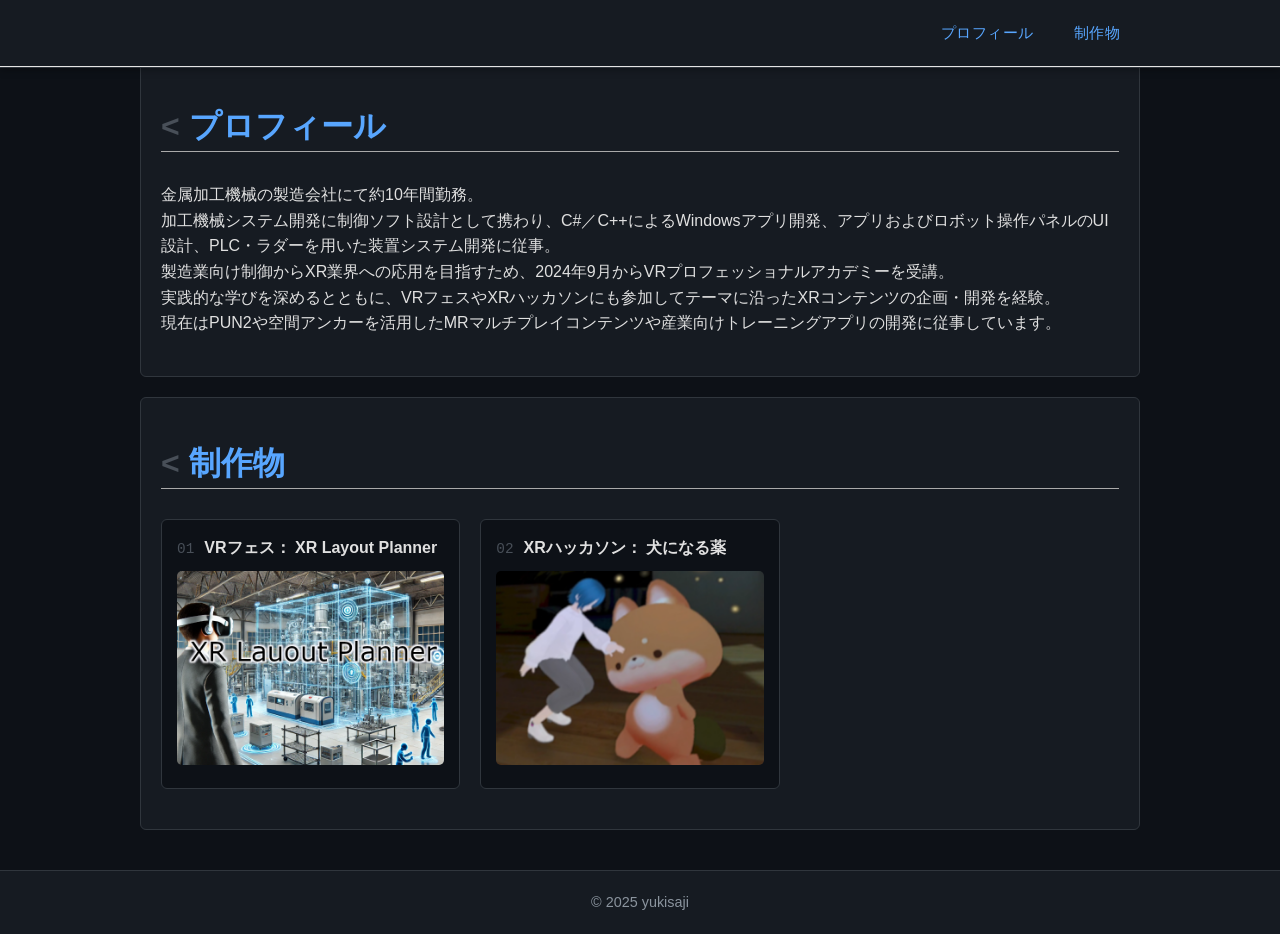
==== index.html @ f500e1c2 "サイトデザインをエンジニアのポートフォリオ風に変更" ====
<!DOCTYPE html>
<html lang="ja">
<head>
  <meta charset="UTF-8">
  <meta name="viewport" content="width=device-width, initial-scale=1.0">
  <title>ポートフォリオサイト</title>
  <link rel="stylesheet" href="styles/styles.css">
</head>
<body>
  <header>
    <nav>
      <ul>
        <li><a href="#about">プロフィール</a></li>
        <!-- <li><a href="#skills">スキル</a></li> -->
        <li><a href="#works">制作物</a></li>
        <!-- <li><a href="#contact">お問い合わせ</a></li> -->
      </ul>
    </nav>
    <hr class="header-line">
  </header>

  <section id="about">
    <h1>プロフィール</h1>
    <p>
      金属加工機械の製造会社にて約10年間勤務。<br>
      加工機械システム開発に制御ソフト設計として携わり、C#／C++によるWindowsアプリ開発、アプリおよびロボット操作パネルのUI設計、PLC・ラダーを用いた装置システム開発に従事。<br>
      製造業向け制御からXR業界への応用を目指すため、2024年9月からVRプロフェッショナルアカデミーを受講。<br>
      実践的な学びを深めるとともに、VRフェスやXRハッカソンにも参加してテーマに沿ったXRコンテンツの企画・開発を経験。<br>
      現在はPUN2や空間アンカーを活用したMRマルチプレイコンテンツや産業向けトレーニングアプリの開発に従事しています。
    </p>
  </section>

  <section id="works">
    <h1>制作物</h1>
    <div class="works-grid">
      <div class="work-item">
        <p class="work-title" data-line="01">VRフェス： XR Layout Planner</p>
        <div class="work-media">
          <img src="images/work-XRLayoutPlanner.png" alt="XRLayoutPlanner">
          <div class="video-container">
            <iframe
              src="https://www.youtube.com/embed/RkGyBcRSy1g"
              allow="accelerometer; autoplay; clipboard-write; encrypted-media; gyroscope; picture-in-picture"
              allowfullscreen>
            </iframe>
          </div>
        </div>
        <div class="work-detail">
          <p class="work-detail-heading">概要</p>
          <p>VRアカデミーのVRフェスで作成した、工場の機械レイアウトをMR上で検討する営業向けツールです。</p>
          <p class="work-detail-heading">特徴的な機能</p>
          <ul>
            <li>MR空間上に機械モデルを設置</li>
            <li>PUN2による複数Quest間のオブジェクト同期</li>
            <li>空間アンカーで各Quest間の位置合わせ</li>
            <li>他ヘッドセット位置にアバターを重ね合わせ表示</li>
            <li>ユーザー向け自動追従UIの実装</li>
            <li>VRoid Studioを用いた3Dアバター作成</li>
          </ul>
          <p class="work-detail-heading">使用言語、ツール</p>
          <div class="tech-stack">
            <span class="tech-badge">Unity</span>
            <span class="tech-badge">C#</span>
            <span class="tech-badge">Meta XR SDK</span>
            <span class="tech-badge">All-in-One SDK</span>
            <span class="tech-badge">VRoid Studio</span>
          </div>
        </div>
      </div>
      <div class="work-item">
        <p class="work-title" data-line="02">XRハッカソン： 犬になる薬</p>
        <div class="work-media">
          <img src="images/work-犬になる薬.png" alt="作品2">
          <div class="video-container">
            <iframe
              src="https://www.youtube.com/embed/QdeVw4-mrzg"
              allow="accelerometer; autoplay; clipboard-write; encrypted-media; gyroscope; picture-in-picture"
              allowfullscreen>
            </iframe>
          </div>
        </div>
        <div class="work-detail">
          <p class="work-detail-heading">概要</p>
          <p>VRアカデミーのXRハッカソンで作成した、ユーザーが犬の姿になってNPCに甘やかされることで、精神的な癒やしを得ることができるセラピーアプリです。</p>
          <p class="work-detail-heading">特徴的な機能</p>
          <ul>
            <li>ユーザーが犬の姿に変身し、NPCから癒やしのアクションを受ける体験を実現</li>
            <li>ヘッドセットとコントローラーにアバターの手足が追従することで、直感的な操作性を提供</li>
            <li>UIメニューの実装により、スムーズなインターフェース操作をサポート</li>
            <li>VRoid Studioを活用した3Dアバターおよび独自のアバターモーションの作成示</li>
            <li>ステージの実装とライティング、パーティクルエフェクト、鏡の導入で臨場感のある空間を演出</li>
          </ul>
          <p class="work-detail-heading">使用言語、ツール</p>
          <div class="tech-stack">
            <span class="tech-badge">Unity 2022</span>
            <span class="tech-badge">Meta XR SDK</span>
            <span class="tech-badge">All-in-One SDK</span>
            <span class="tech-badge">VRoid Studio</span>
          </div>
        </div>
      </div>
    </div>
  </section>

  <!--   
  <section id="contact">
    <h1>お問い合わせ</h1>
    <form>
      <label for="name">名前:</label>
      <input type="text" id="name" name="name" required>
      <label for="email">メール:</label>
      <input type="email" id="email" name="email" required>
      <label for="message">メッセージ:</label>
      <textarea id="message" name="message" required></textarea>
      <button type="submit">送信</button>
    </form>
  </section>
   -->

  <footer>
    <p>&copy; 2025 yukisaji</p>
  </footer>

  <script>
    document.addEventListener("DOMContentLoaded", function () {
      // アコーディオン
      const toggle = document.querySelector(".accordion-toggle");
      const content = document.querySelector(".accordion-content");
      if (toggle && content) {
        toggle.addEventListener("click", () => {
          content.classList.toggle("open");
          toggle.classList.toggle("open");
        });
      }

      // 制作物の展開トグル
      const workItems = document.querySelectorAll(".work-item");
      workItems.forEach(item => {
        item.addEventListener("click", () => {
          item.classList.toggle("expanded");
          
          // 展開時にその位置までスクロール
          if (item.classList.contains("expanded")) {
            // 展開アニメーション完了を待つ
            setTimeout(() => {
              // ヘッダーの高さを考慮してオフセットを設定
              const headerOffset = 70;
              const elementPosition = item.getBoundingClientRect().top;
              const offsetPosition = elementPosition + window.pageYOffset - headerOffset;
              
              // スムーズスクロール
              window.scrollTo({
                top: offsetPosition,
                behavior: "smooth"
              });
            }, 150); // CSSのtransition時間に合わせる
          }
        });
      });
    });
  </script>
</body>
</html>
---- styles/styles.css ----
/* リセット */
* {
    margin: 0;
    padding: 0;
    box-sizing: border-box;
  }
  
  /* 基本設定 */
  html {
    scroll-behavior: smooth;
    scroll-padding-top: 60px;
  }
  
  body {
    font-family: -apple-system, BlinkMacSystemFont, 'Segoe UI', 'Noto Sans', Helvetica, Arial, sans-serif, 'Apple Color Emoji', 'Segoe UI Emoji';
    background-color: #0d1117;
    color: #e0e0e0;
    line-height: 1.6;
    /* padding-top: 60px; */
    margin-top: 60px;
  }
  
  /* ヘッダー */
  header {
    background-color: #161b22;
    padding-top: 20px;
    position: fixed;
    top: 0;
    width: 100%;
    z-index: 1000;
    border-bottom: 1px solid #30363d;
    box-shadow: 0 2px 8px rgba(0, 0, 0, 0.3);
  }
  
  header nav ul {
    list-style: none;
    display: flex;
    justify-content: flex-end;
    max-width: 1000px;
    margin: auto;
    padding-bottom: 20px;
  }
  
  nav ul li {
    margin: 0 20px;
  }
  
  nav ul li a {
    color: #58a6ff;
    text-decoration: none;
    font-weight: 500;
    transition: color 0.3s ease;
    font-size: 0.95em;
    letter-spacing: 0.5px;
  }
  
  nav ul li a:hover {
    color: #79c0ff;
    text-shadow: 0 0 8px #58a6ff;
  }
  
  .header-line {
    border: none;
    height: 1px;
    background-color: #e4e4e4;
    width: 100%;
  }
  
  /* セクション全体 */
  section {
    padding: 40px 20px;
    max-width: 1000px;
    margin: auto;
    background-color: #161b22;
    border: 1px solid #30363d;
    border-radius: 6px;
    margin-top: 20px;
  }
   
  h1 {
    font-size: 2em;
    margin-bottom: 30px;
    text-align: left;
    font-weight: 600;
    color: #58a6ff;
    font-family: -apple-system, BlinkMacSystemFont, 'Segoe UI', 'Noto Sans', Helvetica, Arial, sans-serif;
    position: relative;
    display: block;
  }
  
  h1::before {
    content: "< ";
    color: #484f58;
  }
  
  h1::after {
    content: " />";
    color: #484f58;
  }
  
  h1::after {
    content: '';
    position: absolute;
    left: 0;
    bottom: 0;
    height: 1px;
    width: 100%;
    background-color: #aaaaaa;
  }
  
  /* h2のスタイル（参考用） */
  h2 {
    font-weight: bold;
    margin: 10px 0 5px;
    font-size: 1.2em;
  }
  
  /* アコーディオン */
  .accordion-content {
    display: none;
    overflow: hidden;
    transition: max-height 0.3s ease;
  }
  .accordion-content.open {
    display: block;
  }
  
  .accordion-toggle .arrow {
    margin-right: 8px;
    display: inline-block;
    transition: transform 0.3s ease;
  }
  .accordion-toggle.open .arrow {
    transform: rotate(90deg);
  }
  
  /* 制作物（works） */
  .works-grid {
    display: flex;
    flex-wrap: wrap;
    gap: 20px;
    max-width: 1000px;
    margin: auto;
    text-align: center;
  }
  
  .work-item {
    flex: 0 0 calc(33.33% - 20px);
    background-color: #0d1117;
    padding: 15px;
    border: 1px solid #30363d;
    border-radius: 6px;
    cursor: pointer;
    transition: flex-basis 0.3s ease, transform 0.3s ease, border-color 0.3s ease;
  }
  
  /* 展開時 */
  .work-item.expanded {
    flex: 0 0 100%;
    height: auto;
    text-align: left;
  }
  
  /* メディア：作品内の画像とタイトル等をまとめるコンテナ */
  .work-media {
    /* 通常時は特に制限なし */
  }
  
  /* 展開時の .work-media：最大幅を指定して左寄せ */
  .work-item.expanded .work-media {
    width: 100%;
    max-width: 400px;
    margin: 0;
    text-align: center;
    display: flex;
    flex-direction: row;
    align-items: flex-start;
    gap: 20px;
  }
  
  /* 展開時の画像はコンテナ幅いっぱいに */
  .work-item.expanded .work-media img {
    width: 45%;
    height: auto;
    aspect-ratio: 16 / 9;
    object-fit: cover;
    transition: width 0.3s ease;
  }
  
  /* タイトル：通常は左寄せ。展開時はwork-media内で中央揃え */
  .work-title {
    font-weight: 600;
    font-size: 1.0em;
    margin: 0 0 10px 0;
    text-align: left;
    transition: inherit;
    font-family: -apple-system, BlinkMacSystemFont, 'Segoe UI', 'Noto Sans', Helvetica, Arial, sans-serif;
    white-space: nowrap;
    overflow: hidden;
    text-overflow: ellipsis;
    display: flex;
    align-items: baseline;
    gap: 10px;
  }
  
  .work-title::before {
    content: attr(data-line);
    color: #484f58;
    font-size: 0.9em;
    font-weight: normal;
    font-family: 'SF Mono', Monaco, 'Cascadia Code', 'Roboto Mono', Consolas, 'Courier New', monospace;
    flex-shrink: 0;
  }
  
  .work-item.expanded .work-title {
    white-space: normal;
    overflow: visible;
    text-overflow: unset;
  }
  
  .work-item.expanded .work-media {
    width: 100%;
    max-width: none;
    margin: 0 0 0 0;
    text-align: left;
    display: flex;
    flex-direction: row;
    align-items: flex-start;
    gap: 20px;
  }
  
  /* 画像と動画の上端を揃える */
  .work-item.expanded .work-media img,
  .work-item.expanded .work-media .video-container {
    flex-shrink: 0;
    align-self: flex-start;
    vertical-align: top;
  }
  
  /* 詳細情報 */
  .work-detail {
    max-height: 0;
    overflow: hidden;
    transition: max-height 0.3s ease;
  }
  
  .work-item.expanded .work-detail {
    max-height: 1000px;
  }
  
  /* work-detail用見出し */
  .work-detail-heading {
    font-weight: bold;
    margin: 20px 0 10px;
    font-size: 1.0em;
    color: #58a6ff;
    position: relative;
    padding-left: 15px;
  }
  
  .work-detail-heading::before {
    content: "//";
    position: absolute;
    left: 0;
    color: #484f58;
  }
  
  /* work-detail内リスト：黒丸 */
  .work-detail ul li {
    list-style-type: disc;
    list-style-position: inside;
    color: #e0e0e0;
    margin-left: 20px;
  }
  
  /* 技術スタックバッジ */
  .tech-stack {
    display: flex;
    flex-wrap: wrap;
    gap: 8px;
    margin-top: 10px;
  }
  
  .tech-badge {
    display: inline-block;
    padding: 4px 12px;
    background-color: #1f2937;
    color: #58a6ff;
    border: 1px solid #30363d;
    border-radius: 20px;
    font-size: 0.85em;
    font-weight: 500;
    font-family: 'SF Mono', Monaco, 'Cascadia Code', 'Roboto Mono', Consolas, 'Courier New', monospace;
    transition: all 0.3s ease;
  }
  
  .tech-badge:hover {
    background-color: #30363d;
    border-color: #58a6ff;
    transform: translateY(-2px);
    box-shadow: 0 2px 8px rgba(88, 166, 255, 0.3);
  }
  
  /* 画像の基本スタイル */
  .work-item img {
    width: 100%;
    height: auto;
    border-radius: 5px;
    transition: width 0.3s ease;
  }

  /* YouTube動画コンテナ - work-mediaと同じサイズに */
  .video-container {
    display: none;
  }
  
  .work-item.expanded .video-container {
    display: block;
    width: 45%;
    margin: 0;
    padding: 0;
  }

  .video-container iframe {
    width: 100%;
    height: auto;
    aspect-ratio: 16 / 9;
    border-radius: 5px;
    display: block;
    margin: 0;
    padding: 0;
  }

  
  /* ホバー時の拡大効果 */
  .work-item:hover {
    transform: scale(1.02);
    border-color: #58a6ff;
    box-shadow: 0 0 15px rgba(88, 166, 255, 0.3);
  }
  
  /* レスポンシブ対応 */
  /* タブレット：2列 */
  @media (max-width: 768px) {
    .work-item {
      flex: 0 0 calc(50% - 20px);
    }
    .work-item.expanded {
      flex: 0 0 100%;
    }
  }
  
  /* スマホ：1列 */
  @media (max-width: 480px) {
    .work-item {
      flex: 0 0 100%;
    }
  }
  
  /* フォーム */
  form {
    display: flex;
    flex-direction: column;
  }
  
  form label {
    margin-top: 15px;
    font-weight: bold;
  }
  
  form input,
  form textarea {
    padding: 10px;
    margin-top: 5px;
    border: 1px solid #ccc;
    border-radius: 5px;
    font-size: 1em;
    width: 100%;
    max-width: 600px;
  }
  
  form button {
    margin-top: 20px;
    padding: 10px 20px;
    background-color: #00bcd4;
    color: #fff;
    border: none;
    border-radius: 5px;
    font-size: 1em;
    cursor: pointer;
    max-width: 200px;
  }
  
  form button:hover {
    background-color: #0097a7;
  }
  
  /* フッター */
  footer {
    background-color: #1f1f1f;
    color: #fff;
    text-align: center;
    padding: 20px 0;
    margin-top: 40px;
  }
  
  /* 埋め込み動画 */
  iframe {
    width: 100%;
    aspect-ratio: 16 / 9;
    border: none;
    margin-top: 10px;
    margin-bottom: 10px;
    border-radius: 5px;
  }
  
  /* フッター */
  footer {
    background-color: #161b22;
    color: #8b949e;
    text-align: center;
    padding: 20px 0;
    margin-top: 40px;
    border-top: 1px solid #30363d;
    font-size: 0.9em;
  }
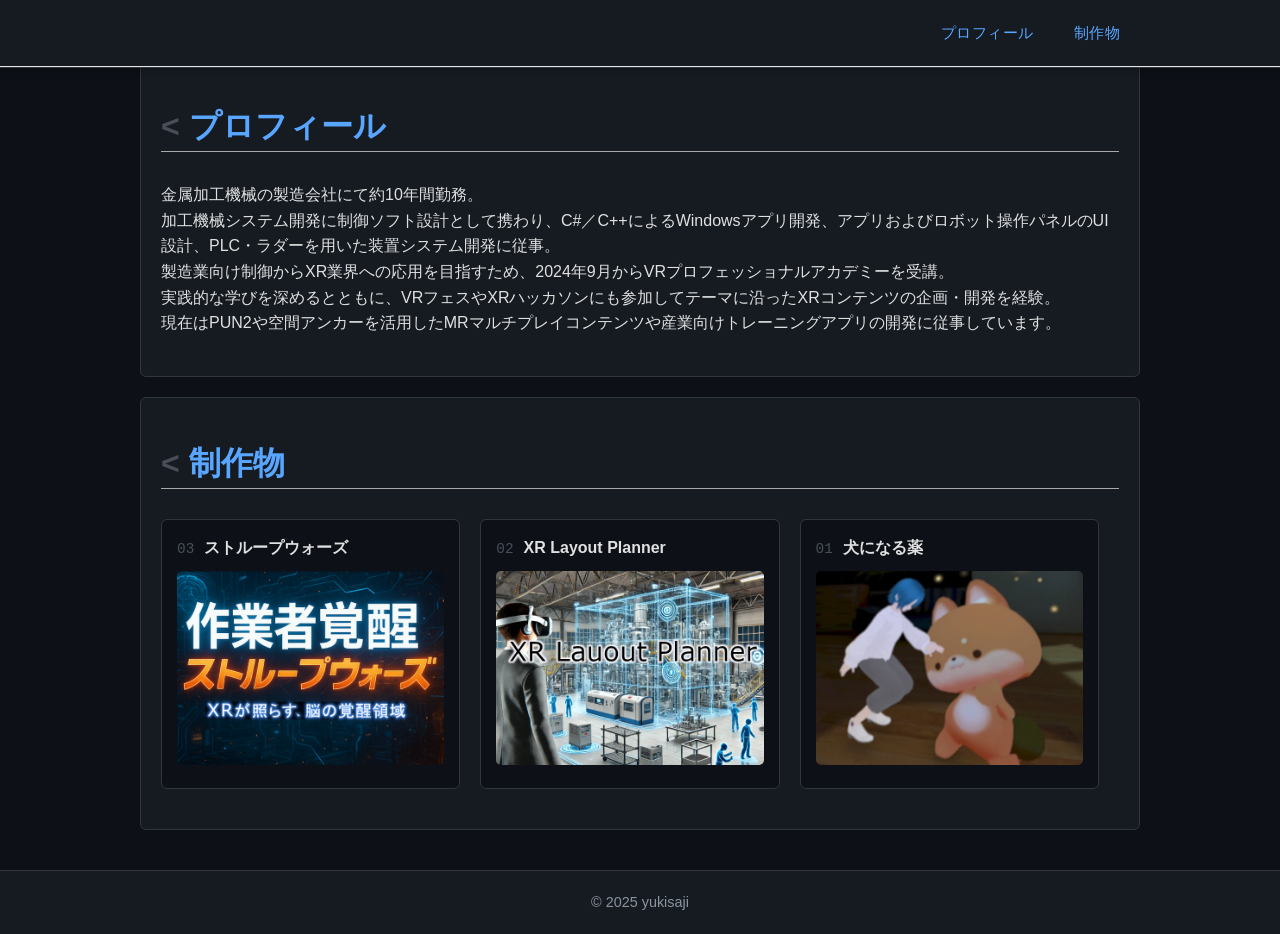
==== commit 0c565071: "制作物にストループウォーズを追加" ====
--- a/index.html
+++ b/index.html
@@ -34,7 +34,35 @@
     <h1>制作物</h1>
     <div class="works-grid">
       <div class="work-item">
-        <p class="work-title" data-line="01">VRフェス： XR Layout Planner</p>
+        <p class="work-title" data-line="03">ストループウォーズ</p>
+        <div class="work-media">
+          <img src="images/work-ストループウォーズ.png" alt="作品3">
+          <div class="video-container">
+            <iframe
+              src="https://www.youtube.com/embed/5W4gf1x6wYg?si=LUfSuWYnyBKtzxpM"
+              allow="accelerometer; autoplay; clipboard-write; encrypted-media; gyroscope; picture-in-picture"
+              allowfullscreen>
+            </iframe>
+          </div>
+        </div>
+        <div class="work-detail">
+          <p class="work-detail-heading">概要</p>
+          <p>VRプロフェッショナルアカデミー主催の第17回XRハッカソンで作成した、ストループ効果を活用したVRゲームです。</p>
+          <p class="work-detail-heading">特徴的な機能</p>
+          <ul>
+            <li>ストループ効果を利用した認知機能訓練ゲーム</li>
+            <li>VR空間での直感的な操作</li>
+          </ul>
+          <p class="work-detail-heading">使用言語、ツール</p>
+          <div class="tech-stack">
+            <span class="tech-badge">Unity6</span>
+            <span class="tech-badge">C#</span>
+            <span class="tech-badge">Meta XR SDK</span>
+          </div>
+        </div>
+      </div>
+      <div class="work-item">
+        <p class="work-title" data-line="02">XR Layout Planner</p>
         <div class="work-media">
           <img src="images/work-XRLayoutPlanner.png" alt="XRLayoutPlanner">
           <div class="video-container">
@@ -47,7 +75,7 @@
         </div>
         <div class="work-detail">
           <p class="work-detail-heading">概要</p>
-          <p>VRアカデミーのVRフェスで作成した、工場の機械レイアウトをMR上で検討する営業向けツールです。</p>
+          <p>VRプロフェッショナルアカデミー主催の第16回VRフェスで作成した、工場の機械レイアウトをMR上で検討する営業向けツールです。</p>
           <p class="work-detail-heading">特徴的な機能</p>
           <ul>
             <li>MR空間上に機械モデルを設置</li>
@@ -59,16 +87,15 @@
           </ul>
           <p class="work-detail-heading">使用言語、ツール</p>
           <div class="tech-stack">
-            <span class="tech-badge">Unity</span>
+            <span class="tech-badge">Unity6</span>
             <span class="tech-badge">C#</span>
             <span class="tech-badge">Meta XR SDK</span>
-            <span class="tech-badge">All-in-One SDK</span>
             <span class="tech-badge">VRoid Studio</span>
           </div>
         </div>
       </div>
       <div class="work-item">
-        <p class="work-title" data-line="02">XRハッカソン： 犬になる薬</p>
+        <p class="work-title" data-line="01">犬になる薬</p>
         <div class="work-media">
           <img src="images/work-犬になる薬.png" alt="作品2">
           <div class="video-container">
@@ -81,24 +108,24 @@
         </div>
         <div class="work-detail">
           <p class="work-detail-heading">概要</p>
-          <p>VRアカデミーのXRハッカソンで作成した、ユーザーが犬の姿になってNPCに甘やかされることで、精神的な癒やしを得ることができるセラピーアプリです。</p>
+          <p>VRプロフェッショナルアカデミー主催の第16回XRハッカソンで作成した、ユーザーが犬の姿になってNPCに甘やかされることで、精神的な癒やしを得ることができるセラピーアプリです。</p>
           <p class="work-detail-heading">特徴的な機能</p>
           <ul>
             <li>ユーザーが犬の姿に変身し、NPCから癒やしのアクションを受ける体験を実現</li>
             <li>ヘッドセットとコントローラーにアバターの手足が追従することで、直感的な操作性を提供</li>
             <li>UIメニューの実装により、スムーズなインターフェース操作をサポート</li>
-            <li>VRoid Studioを活用した3Dアバターおよび独自のアバターモーションの作成示</li>
+            <li>VRoid Studioを活用した3Dアバターおよび独自のアバターモーションの作成</li>
             <li>ステージの実装とライティング、パーティクルエフェクト、鏡の導入で臨場感のある空間を演出</li>
           </ul>
           <p class="work-detail-heading">使用言語、ツール</p>
           <div class="tech-stack">
             <span class="tech-badge">Unity 2022</span>
             <span class="tech-badge">Meta XR SDK</span>
-            <span class="tech-badge">All-in-One SDK</span>
             <span class="tech-badge">VRoid Studio</span>
           </div>
         </div>
       </div>
+      
     </div>
   </section>
 
@@ -141,19 +168,17 @@
           
           // 展開時にその位置までスクロール
           if (item.classList.contains("expanded")) {
-            // 展開アニメーション完了を待つ
+            // シンプルに展開完了後の位置に調整する方法
             setTimeout(() => {
-              // ヘッダーの高さを考慮してオフセットを設定
               const headerOffset = 70;
-              const elementPosition = item.getBoundingClientRect().top;
-              const offsetPosition = elementPosition + window.pageYOffset - headerOffset;
+              const expandedItemRect = item.getBoundingClientRect();
+              const targetY = expandedItemRect.top + window.pageYOffset - headerOffset;
               
-              // スムーズスクロール
               window.scrollTo({
-                top: offsetPosition,
+                top: Math.max(0, targetY),
                 behavior: "smooth"
               });
-            }, 150); // CSSのtransition時間に合わせる
+            }, 500); // 展開アニメーション完了後
           }
         });
       });
--- a/styles/styles.css
+++ b/styles/styles.css
@@ -151,7 +151,7 @@
     border: 1px solid #30363d;
     border-radius: 6px;
     cursor: pointer;
-    transition: flex-basis 0.3s ease, transform 0.3s ease, border-color 0.3s ease;
+    transition: all 0.4s cubic-bezier(0.25, 0.46, 0.45, 0.94);
   }
   
   /* 展開時 */
@@ -241,11 +241,14 @@
   .work-detail {
     max-height: 0;
     overflow: hidden;
-    transition: max-height 0.3s ease;
+    transition: max-height 0.5s cubic-bezier(0.25, 0.46, 0.45, 0.94);
+    opacity: 0;
   }
   
   .work-item.expanded .work-detail {
     max-height: 1000px;
+    opacity: 1;
+    transition: max-height 0.5s cubic-bezier(0.25, 0.46, 0.45, 0.94), opacity 0.3s ease 0.1s;
   }
   
   /* work-detail用見出し */
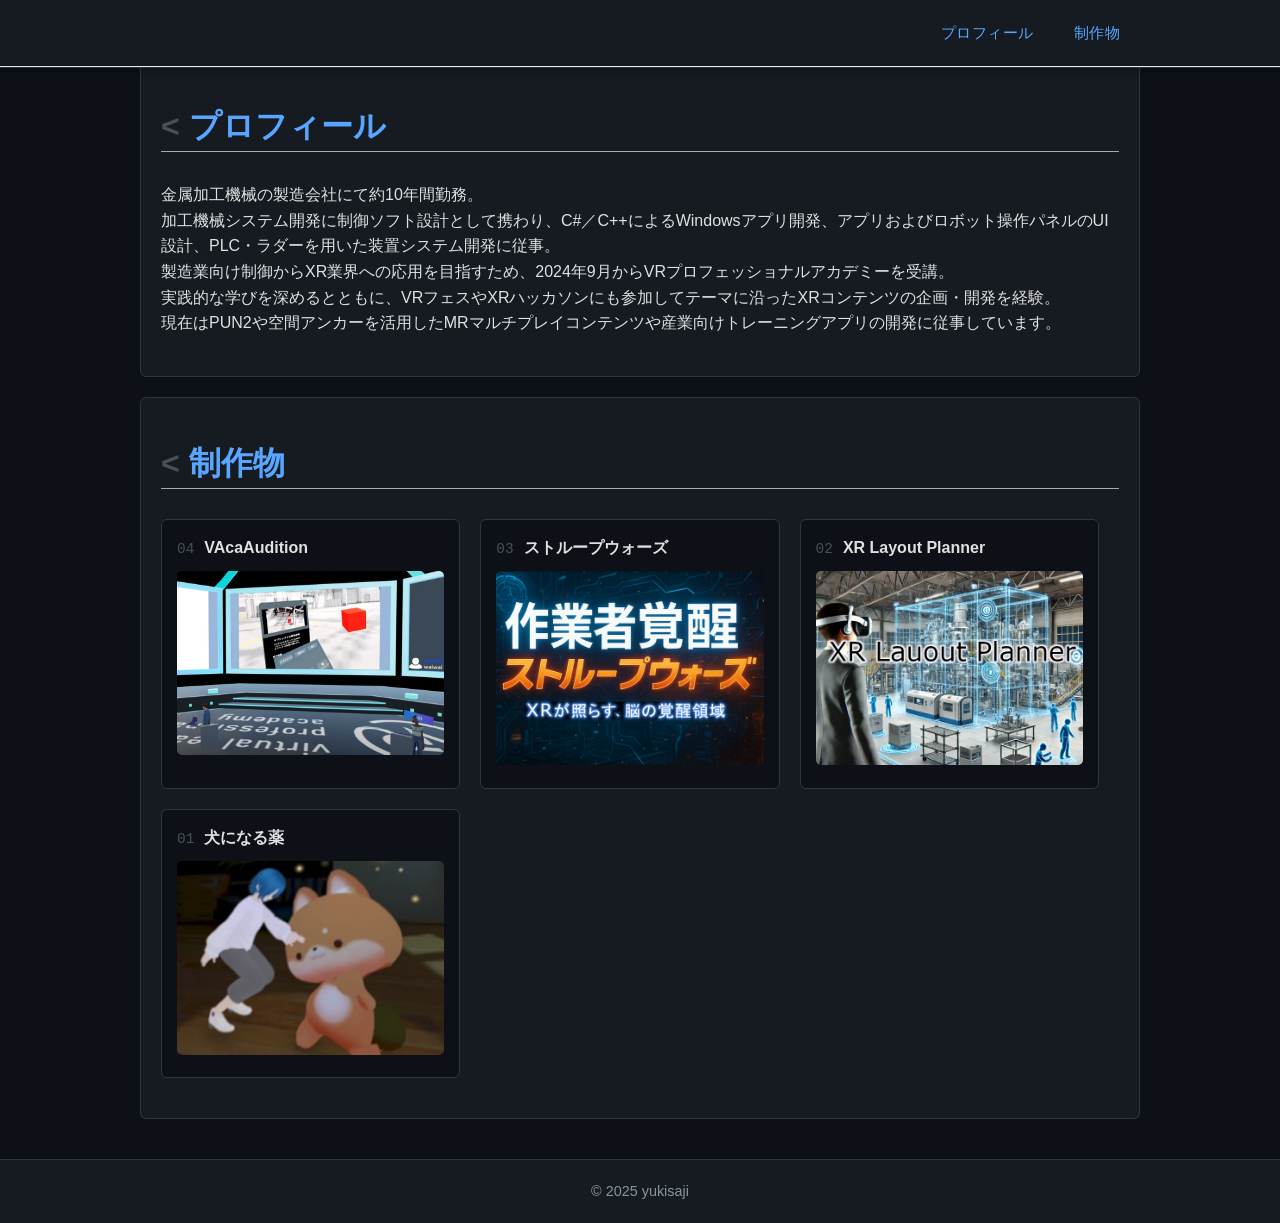
==== commit e8c93a3f: "制作物にVAcaAuditionを追加" ====
--- a/index.html
+++ b/index.html
@@ -33,6 +33,45 @@
   <section id="works">
     <h1>制作物</h1>
     <div class="works-grid">
+      <div class="work-item">
+        <p class="work-title" data-line="04">VAcaAudition</p>
+        <div class="work-media">
+          <img src="images/work-VAcaAudition.png" alt="VAcaAudition" onerror="this.style.display='none'">
+          <div class="video-container">
+            <iframe
+              src="https://www.youtube.com/embed/MpQv3xBCJ1s"
+              allow="accelerometer; autoplay; clipboard-write; encrypted-media; gyroscope; picture-in-picture"
+              allowfullscreen>
+            </iframe>
+          </div>
+        </div>
+        <div class="work-detail">
+          <p class="work-detail-heading">概要</p>
+          <p>最大100人以上が同時接続可能な大規模VRプレゼンテーション空間を構築するプロジェクトです。リアルタイムでのインタラクティブなプレゼンテーションや、多人数での共同視聴体験を実現します。</p>
+          <p class="work-detail-heading">特徴的な機能</p>
+          <ul>
+            <li>100人以上の同時接続に対応したマルチプレイヤーVR空間</li>
+            <li>Photon Fusionによる安定した専用サーバー型ネットワーク</li>
+            <li>AVPro Videoを使用した高品質な360度動画と通常動画の同期再生</li>
+            <li>Meta Avatarシステムによるリアルなアバター表現</li>
+            <li>Vivoxによるリアルタイム音声通信機能</li>
+            <li>エモートやライティングエフェクトなどのインタラクティブ要素</li>
+            <li>ゲスト用タブレットUIによる直感的な操作インターフェース</li>
+            <li>Meta Quest専用に最適化されたVR体験</li>
+          </ul>
+          <p class="work-detail-heading">使用言語、ツール</p>
+          <div class="tech-stack">
+            <span class="tech-badge">Unity 2022.3</span>
+            <span class="tech-badge">C#</span>
+            <span class="tech-badge">Photon Fusion</span>
+            <span class="tech-badge">MRTK3</span>
+            <span class="tech-badge">Meta XR SDK</span>
+            <span class="tech-badge">Meta Avatar SDK</span>
+            <span class="tech-badge">AVPro Video</span>
+            <span class="tech-badge">Vivox</span>
+          </div>
+        </div>
+      </div>
       <div class="work-item">
         <p class="work-title" data-line="03">ストループウォーズ</p>
         <div class="work-media">
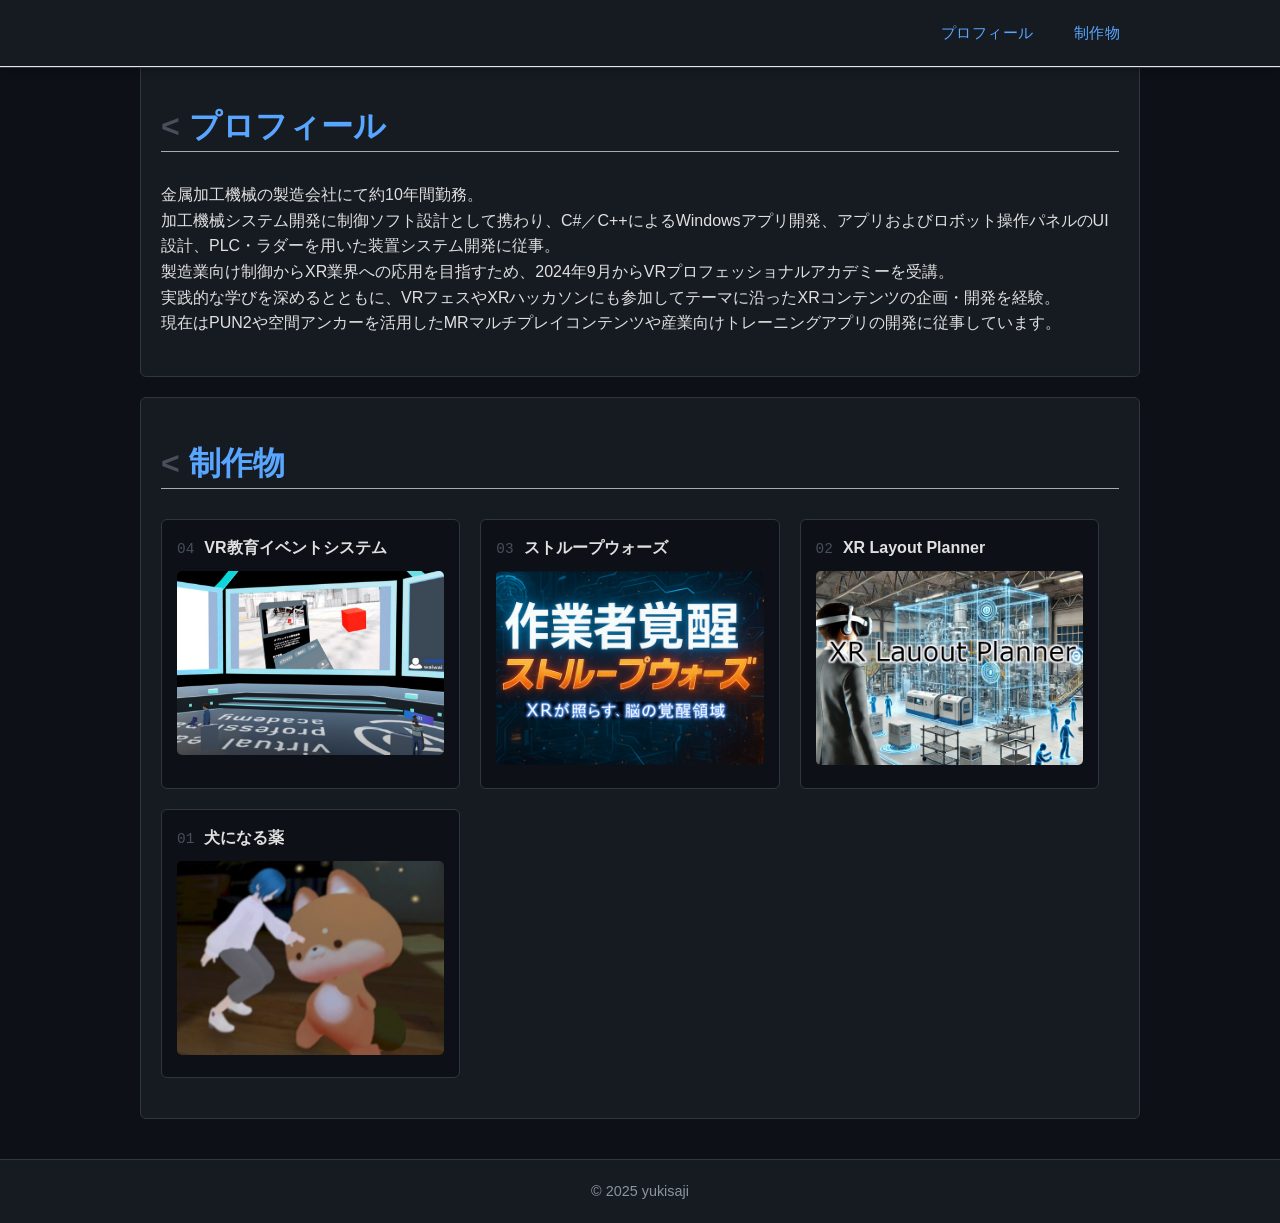
==== commit f2f98501: "制作物の説明文を修正" ====
--- a/index.html
+++ b/index.html
@@ -34,7 +34,7 @@
     <h1>制作物</h1>
     <div class="works-grid">
       <div class="work-item">
-        <p class="work-title" data-line="04">VAcaAudition</p>
+        <p class="work-title" data-line="04">VR教育イベントシステム</p>
         <div class="work-media">
           <img src="images/work-VAcaAudition.png" alt="VAcaAudition" onerror="this.style.display='none'">
           <div class="video-container">
@@ -47,17 +47,16 @@
         </div>
         <div class="work-detail">
           <p class="work-detail-heading">概要</p>
-          <p>最大100人以上が同時接続可能な大規模VRプレゼンテーション空間を構築するプロジェクトです。リアルタイムでのインタラクティブなプレゼンテーションや、多人数での共同視聴体験を実現します。</p>
+          <p>参加者がアバターで登場し、リアルタイムに最大100人が参加可能なVRイベントシステムです。<br>
+            スライドを用いたプレゼンテーションや、2D・360°動画再生、エモートやエフェクト、アンケートが可能です。</p>
           <p class="work-detail-heading">特徴的な機能</p>
           <ul>
             <li>100人以上の同時接続に対応したマルチプレイヤーVR空間</li>
-            <li>Photon Fusionによる安定した専用サーバー型ネットワーク</li>
-            <li>AVPro Videoを使用した高品質な360度動画と通常動画の同期再生</li>
             <li>Meta Avatarシステムによるリアルなアバター表現</li>
+            <li>Photon Fusionによるサーバー型ネットワーク</li>
+            <li>AVPro Videoを使用した2D動画および360度動画の同期再生</li>
             <li>Vivoxによるリアルタイム音声通信機能</li>
-            <li>エモートやライティングエフェクトなどのインタラクティブ要素</li>
-            <li>ゲスト用タブレットUIによる直感的な操作インターフェース</li>
-            <li>Meta Quest専用に最適化されたVR体験</li>
+            <li>エモート、エフェクト、アンケート機能</li>
           </ul>
           <p class="work-detail-heading">使用言語、ツール</p>
           <div class="tech-stack">
@@ -66,7 +65,7 @@
             <span class="tech-badge">Photon Fusion</span>
             <span class="tech-badge">MRTK3</span>
             <span class="tech-badge">Meta XR SDK</span>
-            <span class="tech-badge">Meta Avatar SDK</span>
+            <span class="tech-badge">Meta Avatars SDK</span>
             <span class="tech-badge">AVPro Video</span>
             <span class="tech-badge">Vivox</span>
           </div>
@@ -114,7 +113,8 @@
         </div>
         <div class="work-detail">
           <p class="work-detail-heading">概要</p>
-          <p>VRプロフェッショナルアカデミー主催の第16回VRフェスで作成した、工場の機械レイアウトをMR上で検討する営業向けツールです。</p>
+          <p>VRプロフェッショナルアカデミー主催の第16回VRフェス作品。
+            工場の機械レイアウトをMR上で共同検討するためのMRマルチプレイアプリです。</p>
           <p class="work-detail-heading">特徴的な機能</p>
           <ul>
             <li>MR空間上に機械モデルを設置</li>
@@ -122,7 +122,7 @@
             <li>空間アンカーで各Quest間の位置合わせ</li>
             <li>他ヘッドセット位置にアバターを重ね合わせ表示</li>
             <li>ユーザー向け自動追従UIの実装</li>
-            <li>VRoid Studioを用いた3Dアバター作成</li>
+            <li>VRoid Studioを用いたアバター3Dモデル作成</li>
           </ul>
           <p class="work-detail-heading">使用言語、ツール</p>
           <div class="tech-stack">
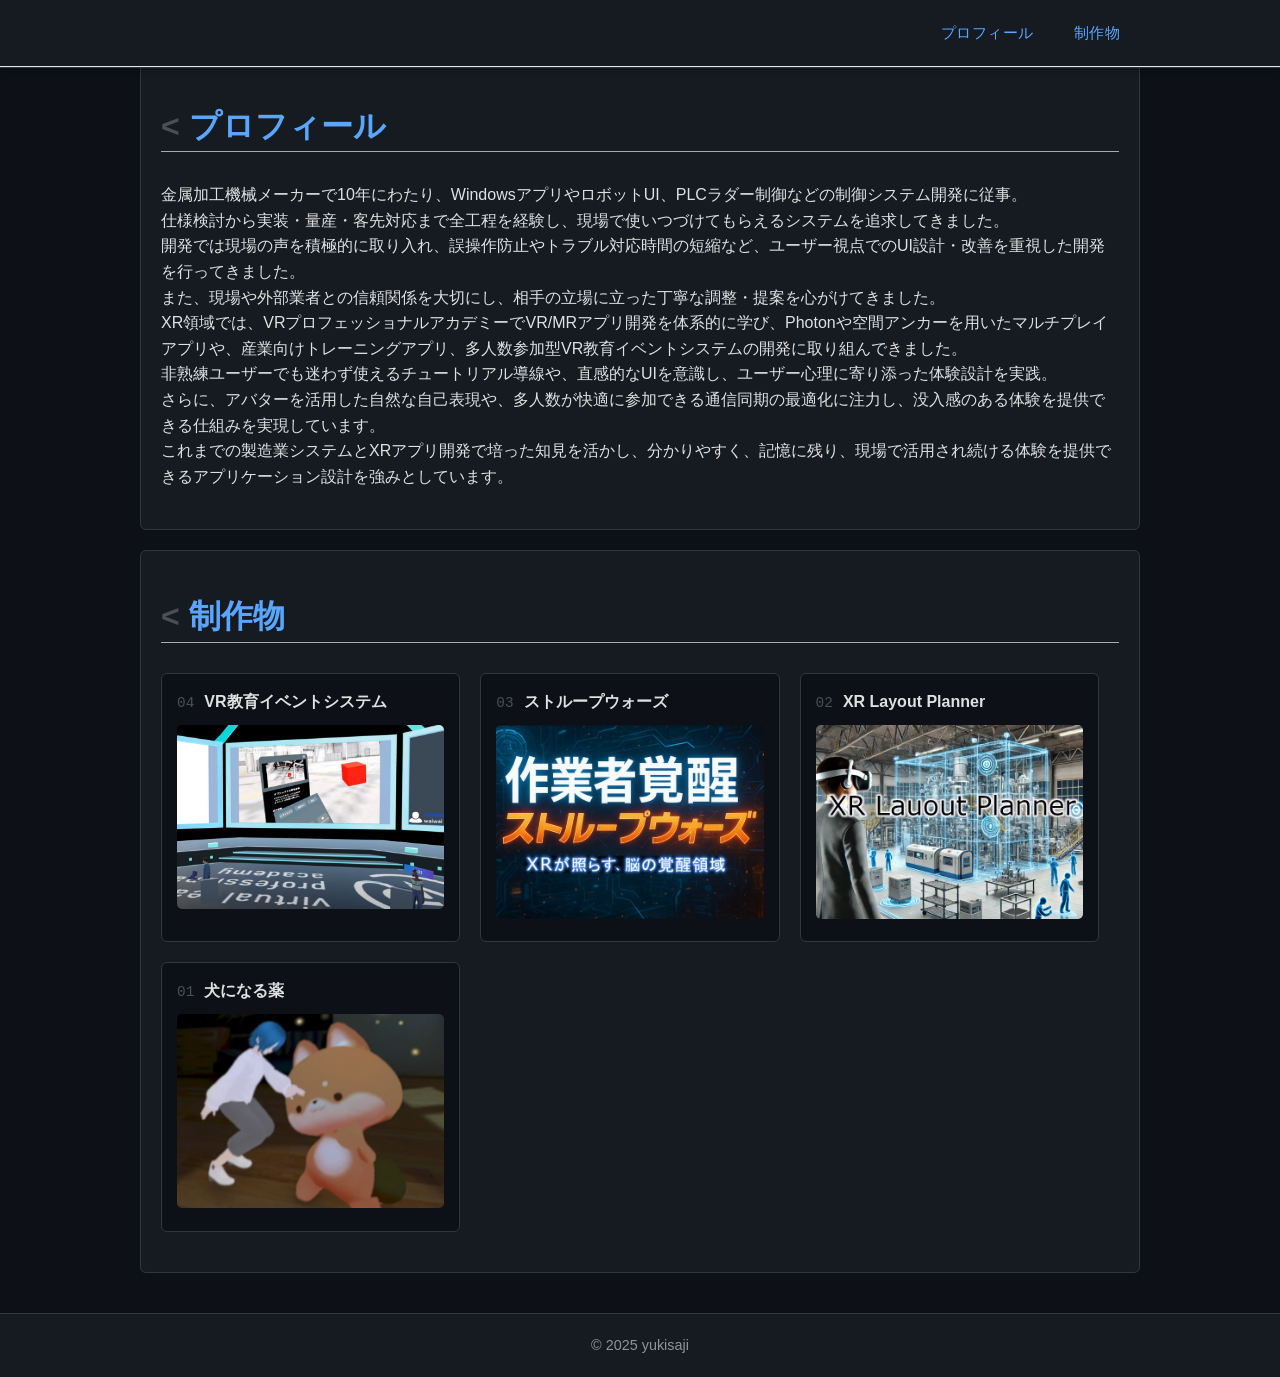
==== commit a5adb077: "プロフィールを修正" ====
--- a/index.html
+++ b/index.html
@@ -22,11 +22,20 @@
   <section id="about">
     <h1>プロフィール</h1>
     <p>
-      金属加工機械の製造会社にて約10年間勤務。<br>
-      加工機械システム開発に制御ソフト設計として携わり、C#／C++によるWindowsアプリ開発、アプリおよびロボット操作パネルのUI設計、PLC・ラダーを用いた装置システム開発に従事。<br>
-      製造業向け制御からXR業界への応用を目指すため、2024年9月からVRプロフェッショナルアカデミーを受講。<br>
-      実践的な学びを深めるとともに、VRフェスやXRハッカソンにも参加してテーマに沿ったXRコンテンツの企画・開発を経験。<br>
-      現在はPUN2や空間アンカーを活用したMRマルチプレイコンテンツや産業向けトレーニングアプリの開発に従事しています。
+      金属加工機械メーカーで10年にわたり、WindowsアプリやロボットUI、PLCラダー制御などの制御システム開発に従事。<br>
+      仕様検討から実装・量産・客先対応まで全工程を経験し、現場で使いつづけてもらえるシステムを追求してきました。
+    </p>
+    <p>
+      開発では現場の声を積極的に取り入れ、誤操作防止やトラブル対応時間の短縮など、ユーザー視点でのUI設計・改善を重視した開発を行ってきました。<br>
+      また、現場や外部業者との信頼関係を大切にし、相手の立場に立った丁寧な調整・提案を心がけてきました。
+    </p>
+    <p>
+      XR領域では、VRプロフェッショナルアカデミーでVR/MRアプリ開発を体系的に学び、Photonや空間アンカーを用いたマルチプレイアプリや、産業向けトレーニングアプリ、多人数参加型VR教育イベントシステムの開発に取り組んできました。<br>
+      非熟練ユーザーでも迷わず使えるチュートリアル導線や、直感的なUIを意識し、ユーザー心理に寄り添った体験設計を実践。<br>
+      さらに、アバターを活用した自然な自己表現や、多人数が快適に参加できる通信同期の最適化に注力し、没入感のある体験を提供できる仕組みを実現しています。
+    </p>
+    <p>
+      これまでの製造業システムとXRアプリ開発で培った知見を活かし、分かりやすく、記憶に残り、現場で活用され続ける体験を提供できるアプリケーション設計を強みとしています。
     </p>
   </section>
 
